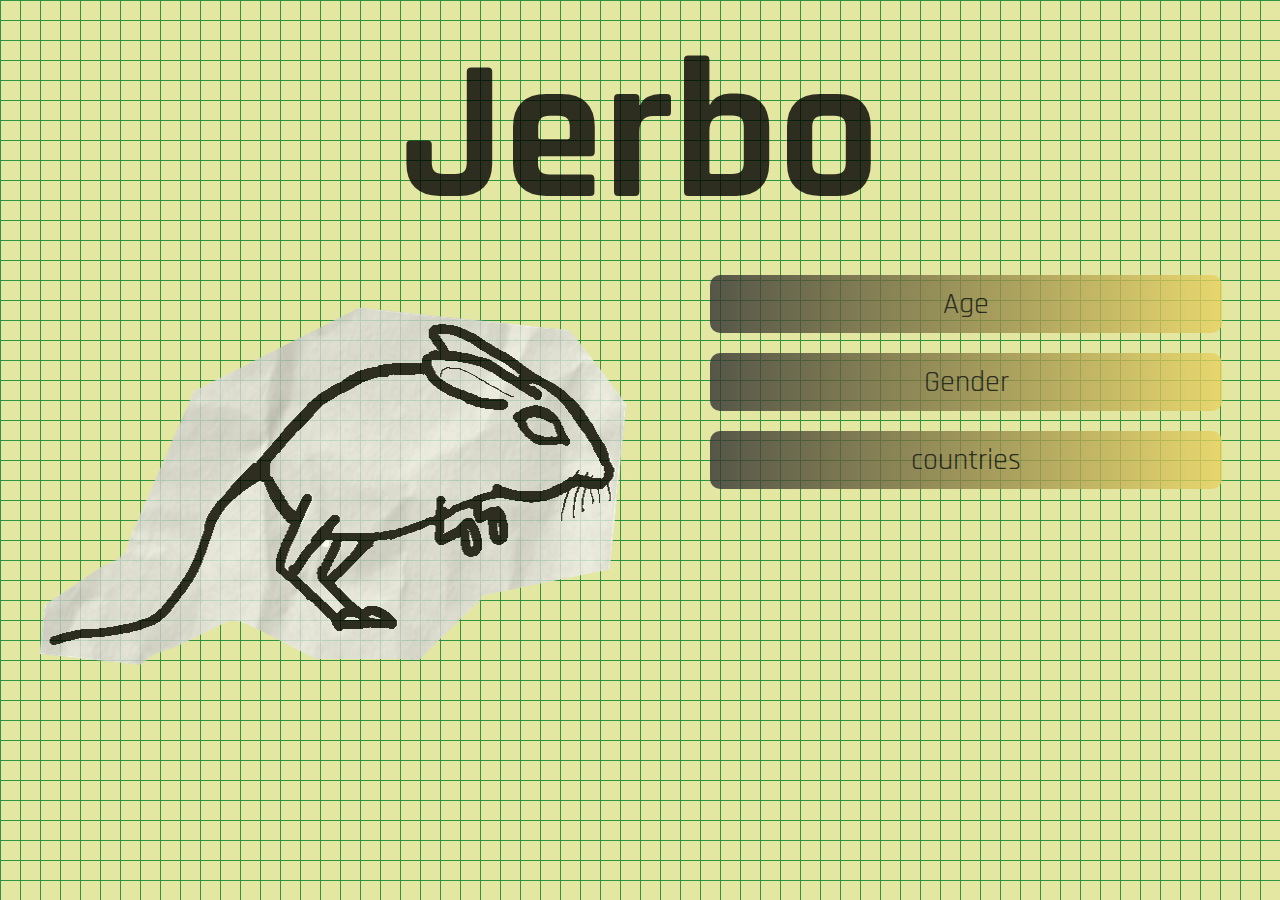
==== index.html @ 7516840d "commit" ====
<!DOCTYPE html>
<html>
    <head>
        <meta charset="utf-8">
        <link rel="icon" href="images/favicon.ico" type="image/x-icon">
        <link rel="stylesheet" href="sytleindex.css">
        <title>Jerbo</title>
    </head>
    <body>
        <h1 class="h1">Jerbo</h1>
        
          
        
      
       
        <img class="jerbo" src=newJerbo_2may.png alt="Jerbo">

        <button  class="button"  name ="Age" onclick="myFunction()">Age</button>

        <script>
        function myFunction() {
        window.open("http://jerbo.games/graficaedad.php");
        }

        </script>

         <button  class="button"  name ="gender" onclick="myFunction2()">Gender</button>
         <script>
            function myFunction2() {
            window.open("http://jerbo.games/graficagenero.php");
            }
        </script>
        <button  class="button"  name ="countries" onclick="myFunction3()">countries</button>
        <script>
           function myFunction3() {
           window.open("http://jerbo.games/graficapaises.php");
           }
       </script>


        

      
    
    </body>
</html>
---- sytleindex.css ----
@import url('https://fonts.googleapis.com/css2?family=Manrope&family=Source+Code+Pro:wght@200&display=swap');
@import url('https://fonts.googleapis.com/css2?family=Manrope:wght@400;600&family=Rajdhani:wght@700&family=Source+Code+Pro:wght@200&display=swap');

* {
    font-family: 'Rajdhani', sans-serif;  
     margin: 0;
     padding: 0;
     box-sizing: border-box;
     color:black;
    
    
    }



.h1{
    text-align: center;
    margin-top: 10px;
    font-size: 200px;
    
}

.par{
  
    justify-content: space-around;
    font-size: 20px;
    
    
}

body{
background-color: #e4e7a1;
opacity: 0.8;
background-image:  linear-gradient(#2e943f 1px, transparent 1px), linear-gradient(to right, #2e943f 1px, #e4e7a1 1px);
background-size: 20px 20px;
padding: 0 10 px;

 
}
.jerbo{
    float:left;
    

}

.wrapper {
    display: block;
    max-width: 500px;
    width: 100%;
    background-color: rgb(255, 255, 255);
    margin: 20px auto;
    padding:30 px;
    box-shadow: 1px 1px 2px rgba(0,0,0,0.125);
    border-radius: 30px;

}

button{
    font-size: 30px;
    width: 40%;
    background: #e9d362;  /* fallback for old browsers */
    background: -webkit-linear-gradient(to right, #333333, #e9d362);  /* Chrome 10-25, Safari 5.1-6 */
    background: linear-gradient(to right, #333333, #e9d362); /* W3C, IE 10+/ Edge, Firefox 16+, Chrome 26+, Opera 12+, Safari 7+ */

    margin-top: 10px;
    margin-bottom: 10px;
    border:none;
    align-items: right;
    padding: 10px;
    justify-content:center;
    border-radius: 10px;
   
}
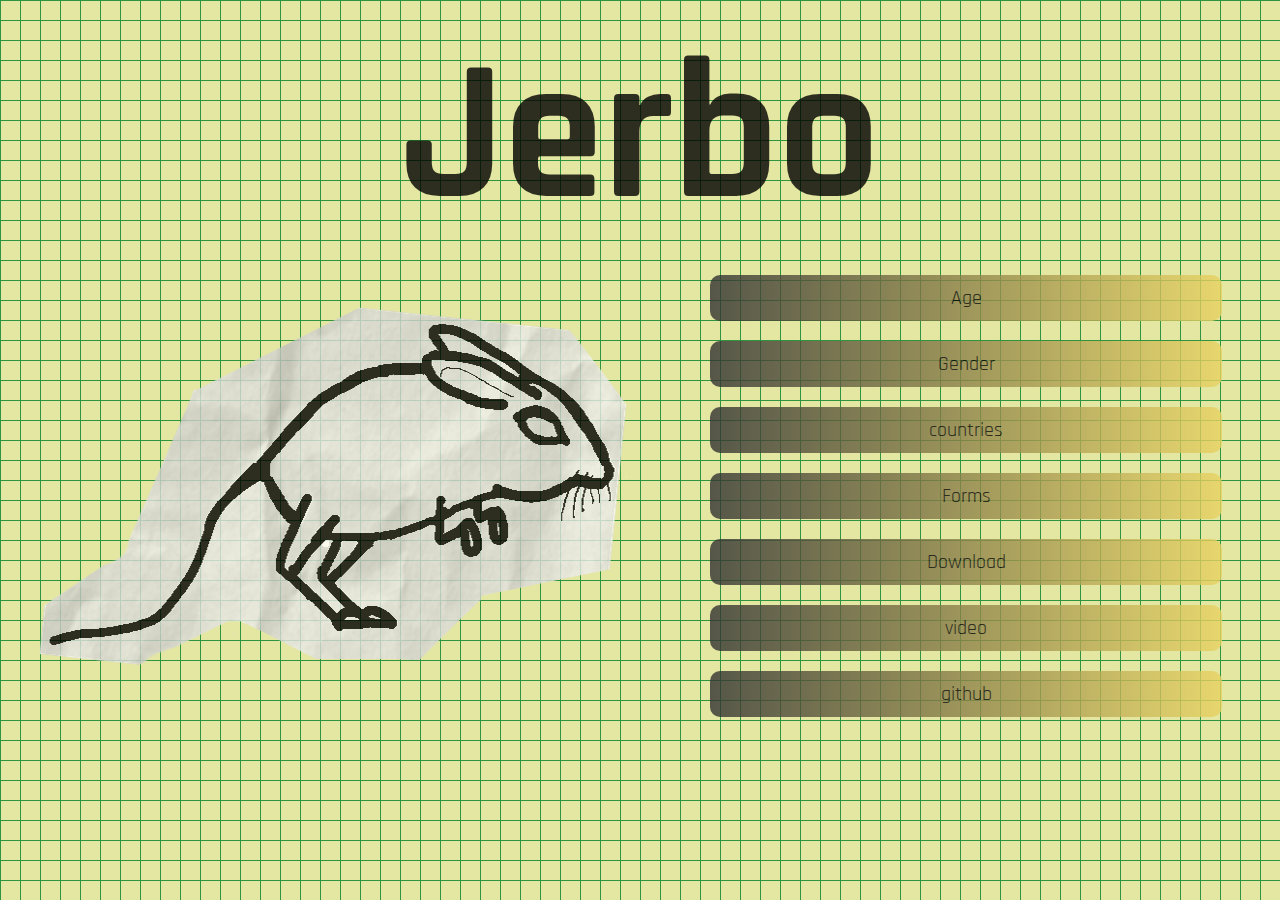
==== commit 3e9010ac: "commit" ====
--- a/index.html
+++ b/index.html
@@ -36,7 +36,15 @@
            window.open("http://jerbo.games/graficapaises.php");
            }
        </script>
-
+       <button  class="button"  name ="Age" onclick="myFunction4()">Forms</button>
+       <script>
+             function myFunction4() {
+           window.open("http://jerbo.games/Jerbo_forms.html");
+           }
+       </script>
+       <button  class="button"  name ="Download" >Download</button>
+       <button  class="button"  name ="video" >video</button>
+       <button  class="button"  name ="github" >github</button>
 
         
 
--- a/sytleindex.css
+++ b/sytleindex.css
@@ -57,7 +57,7 @@
 }
 
 button{
-    font-size: 30px;
+    font-size: 20px;
     width: 40%;
     background: #e9d362;  /* fallback for old browsers */
     background: -webkit-linear-gradient(to right, #333333, #e9d362);  /* Chrome 10-25, Safari 5.1-6 */
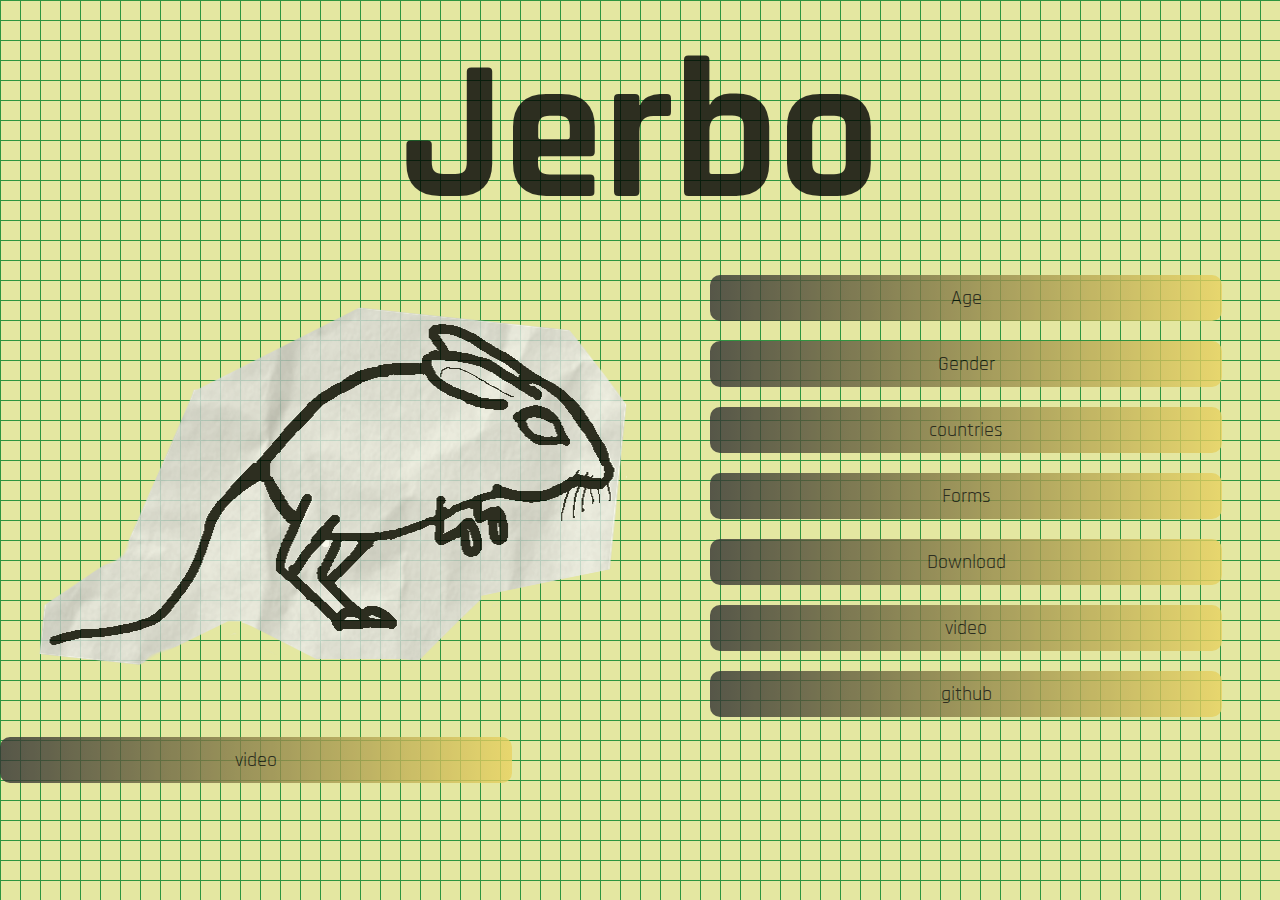
==== commit 252bfdb7: "commit" ====
--- a/index.html
+++ b/index.html
@@ -42,9 +42,36 @@
            window.open("http://jerbo.games/Jerbo_forms.html");
            }
        </script>
-       <button  class="button"  name ="Download" >Download</button>
-       <button  class="button"  name ="video" >video</button>
-       <button  class="button"  name ="github" >github</button>
+       <button  class="button"  name ="Download" onclick="myFunction6()">Download</button>
+       <script>
+        function myFunction6() {
+      window.open("http://jerbo.games/JerboProductoFinal.zip");
+      }
+    </script>
+
+      
+       <button  class="button"  name ="video" onclick="myFunction7()">video</button>
+       <script>
+        function myFunction7() {
+      window.open("https://www.youtube.com/watch?v=CMAvKYkcg24");
+      }
+    </script>
+
+       <button  class="button"  name ="github" onclick="myFunction8()">github</button>
+       <script>
+        function myFunction8() {
+      window.open("https://github.com/Nadia145/Jerbo");
+      }
+    </script>
+
+
+    <button  class="button"  name ="video" onclick="myFunction7()">video</button>
+    <script>
+    function myFunction7() {
+    window.open("https://www.youtube.com/watch?v=CMAvKYkcg24");
+    }
+    </script>
+
 
         
 
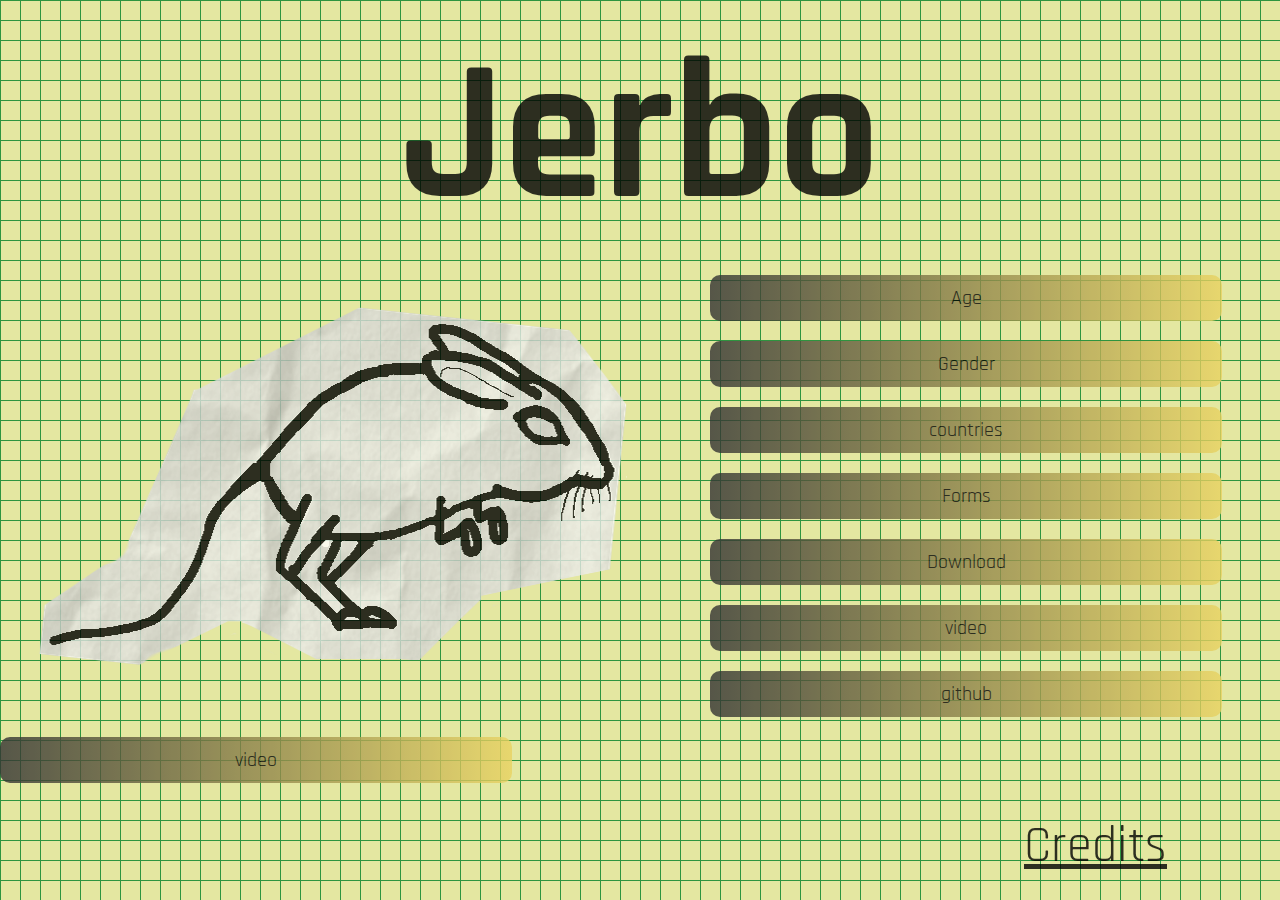
==== commit 174d1a78: "commit" ====
--- a/index.html
+++ b/index.html
@@ -70,8 +70,9 @@
     function myFunction7() {
     window.open("https://www.youtube.com/watch?v=CMAvKYkcg24");
     }
-    </script>
+    </script><br></br>
 
+  <a class="creditos" href="http://jerbo.games/creditos.html">Credits</a>
 
         
 
--- a/sytleindex.css
+++ b/sytleindex.css
@@ -71,4 +71,15 @@
     justify-content:center;
     border-radius: 10px;
    
+}
+
+.creditos{
+    margin-top: 10px;
+    margin-bottom: 10px;
+    text-align: right;
+    font-size: 50px;
+    align-content: center;
+    margin-left: 80%;
+    margin-top:5px ;
+
 }